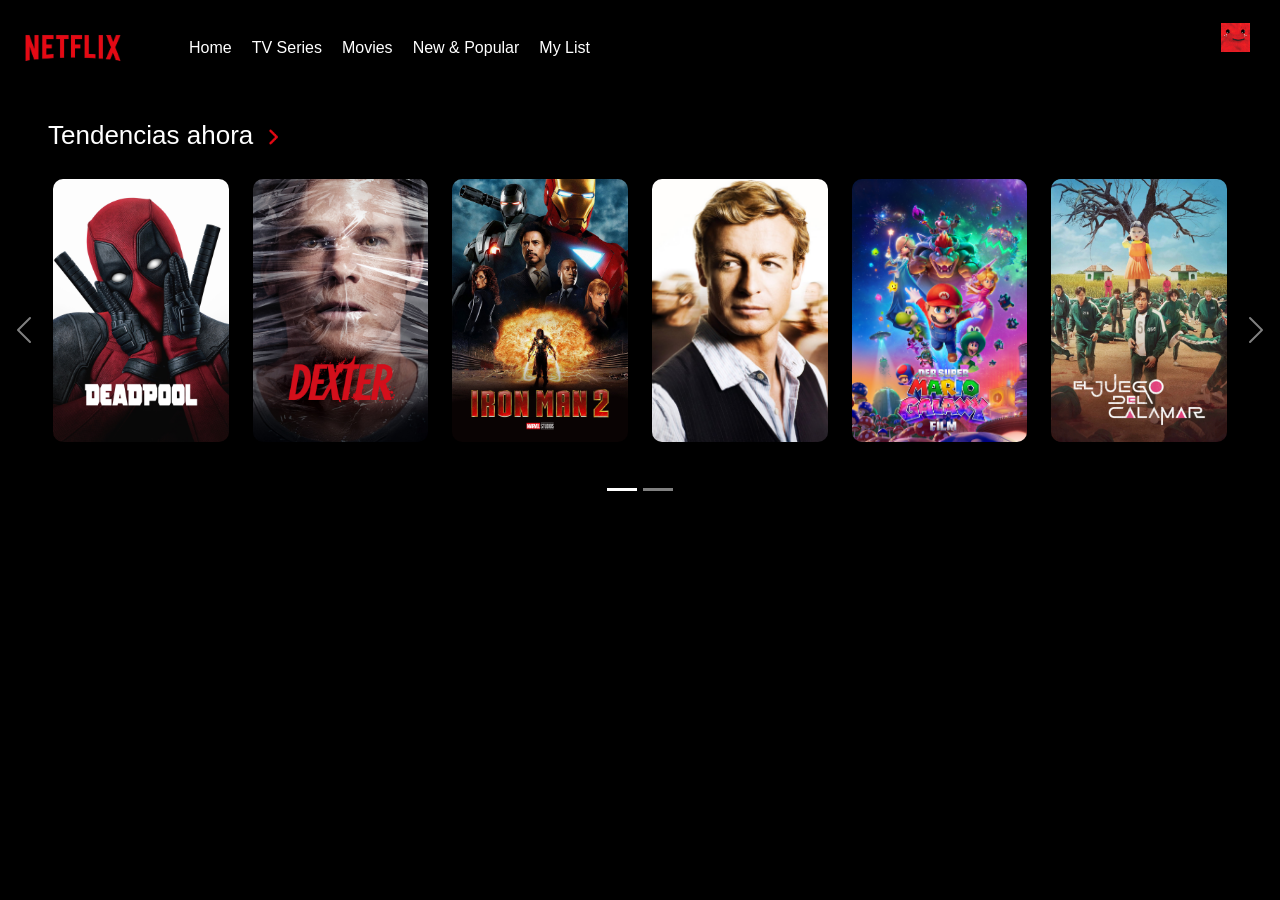
==== peliculas.html @ da1748fa "Pre-visualización peliculas.html Se modifico pc.css y se aplico las reglas correspondientes para que" ====
<!DOCTYPE html>
<html lang="es">

<head>
    <meta charset="UTF-8">
    <meta name="viewport" content="width=device-width, initial-scale=1.0, user-scalable=no">
    <title>Netflix</title>

    <link href="https://cdn.jsdelivr.net/npm/bootstrap@5.3.9/dist/css/bootstrap.min.css" rel="stylesheet"
        integrity="sha384-yEPZ7jP9S0QKiUQ0m3jjsO4ProIW7wvR9gXkI7JOGa2XVsw53Yke2bsdkBbjmmiX" crossorigin="anonymous">

    <link rel="stylesheet" href="css/stylen.css">
    <link rel="stylesheet" href="css/pc.css">
    <link rel="stylesheet" href="css/movil.css">
</head>

<body>
    <main>

        <!-- ################################################################################
         VERSIÓN PC / TABLET
         Se ve desde 768px (md) hacia arriba:
           d-none     = oculto en el celular
           d-md-block = visible desde tablet
         Estilos en: css/pc.css
         ################################################################################ -->
        <div id="version-pc" class="d-none d-md-block">

            <!-- ===== ENCABEZADO PC: logo a la izquierda, avatar a la derecha ===== -->
            <header class="encabezado">
                <nav class="menu">
                    <img class="logo" src="img/NetflixLogo.jpg" width="100" alt="Logo de Netflix">
                    <ul class="seleccion-menu">
                        <li><a href="peliculas.html">Home</a></li>
                        <li><a href="peliculas.html">TV Series</a></li>
                        <li><a href="peliculas.html">Movies</a></li>
                        <li><a href="peliculas.html">New & Popular</a></li>
                        <li><a href="peliculas.html">My List</a></li>
                    </ul>
                </nav>
                <img class="profile" src="img_profiles/profile1.png" width="50" alt="Profile image">
            </header>



            <section id="pc-banner">

            </section>
            <br>
            <section id="carrusel-pc-1" class="carrusel-pc px-5">
                <section class="fila-tendencias">
                <h3>Tendencias ahora</h3>
                <img src="img/flecha-roja.png" height="20px" width="20px" alt="vector flecha roja">
                </section>
                <div id="carruselIndicadores" class="carousel slide" data-bs-ride="carousel">
                    <div class="carousel-inner">
                        <div class="carousel-item active"> <!--Posters pestaña 1-->
                            <div class="row g-4">
                                <div class="col-2"><img class="poster" src="img/Deadpool (2016).jpg"
                                        alt="Primera diapositiva"></div>
                                <div class="col-2"><img class="poster" src="img/Dexter (2006).jpg"
                                        alt="Segunda diapositiva"></div>
                                <div class="col-2"><img class="poster" src="img/Iron Man 2 (2010).jpg"
                                        alt="Tercera diapositiva"></div>
                                <div class="col-2"><img class="poster" src="img/Mentalist(2008).jpg"
                                        alt="Cuarta diapositiva"></div>
                                <div class="col-2"><img class="poster" src="img/The Super Mario Galaxy Movie (2026).jpg"
                                        alt="Quinta diapositiva">
                                </div>
                                <div class="col-2"><img class="poster" src="img/Eljuegodelcalamarportada(2021).jpg"
                                        alt="Sexta diapositiva"></div>

                            </div>
                        </div>
                        <div class="carousel-item"><!--Posters pestaña 2-->
                            <div class="carousel-item-active">
                                <div class="row g-4">
                                    <div class="col-2"><img class="poster" src="img/Wednesday(2022).jpg"
                                            alt="Séptima diapositiva"></div>
                                    <div class="col-2"><img class="poster" src="img/Shrek(20021).jpg"
                                            alt="Octava diapositiva"></div>
                                </div>
                            </div>
                        </div>
                    </div>
                    <button class="carousel-control-prev" type="button" data-bs-target="#carruselIndicadores"
                        data-bs-slide="prev">
                        <span class="carousel-control-prev-icon" aria-hidden="true"></span>
                        <span class="visually-hidden">Anterior</span>
                    </button>
                    <button class="carousel-control-next" type="button" data-bs-target="#carruselIndicadores"
                        data-bs-slide="next">
                        <span class="carousel-control-next-icon" aria-hidden="true"></span>
                        <span class="visually-hidden">Siguiente</span>
                    </button>

                    <div class="carousel-indicators">
                        <button type="button" data-bs-target="#carruselIndicadores" data-bs-slide-to="0" class="active"
                            aria-current="true" aria-label="Diapositiva 1"></button>
                        <button type="button" data-bs-target="#carruselIndicadores" data-bs-slide-to="1"
                            aria-label="Diapositiva 2"></button>

                    </div>

                </div>
            </section>


            <!-- ===== PIE DE PÁGINA PC ===== -->
            <footer class="pie">

            </footer>

        </div>
        <!-- ############################ FIN VERSIÓN PC / TABLET ############################ -->


        <!-- ################################################################################
         VERSIÓN CELULAR
         Se ve solo por debajo de 768px:
           d-md-none = se oculta desde tablet hacia arriba
         Estilos en: css/movil.css
         ################################################################################ -->
        <div id="version-movil" class="d-md-none">

            <header id="movil-encabezado">

            </header>

            <nav id="movil-categorias">

            </nav>

            <section id="movil-destacado">

            </section>


            <section id="movil-categoria-1">

            </section>

            <section id="movil-categoria-2">

            </section>

            <section id="movil-categoria-3">

            </section>


            <nav id="movil-barra-inferior" class="fixed-bottom">

            </nav>

        </div>

    </main>


    <!-- SCRIPT BOOTSTRAP: siempre al final del body, para que funcionen los carruseles.
         No lo muevan ni lo borren. -->
    <script src="https://cdn.jsdelivr.net/npm/bootstrap@5.3.9/dist/js/bootstrap.bundle.min.js"
        integrity="sha384-WyOxWvTyr1QaMPfiPJSv76iReVthorl5uWlFtZPyK0IEB0hGzo9y5Bp9mYanr8Bu"
        crossorigin="anonymous"></script>
</body>

</html>
---- css/stylen.css ----
*{
    font-family: arial;
}

body{
    background-color: black;
}
.encabezado{
    background-color: black;
    align-items: center;
    display: flex;
    padding-right: 10px;
}



.encabezado nav{
    flex: 1;
}



.encabezado img{
    align-items: flex-end;
    object-fit:contain;
    padding: 0px 1px;
    margin-right: 10px;
    padding-right: 10px;
}
---- css/pc.css ----
@media screen and (min-width: 992px) {

}


#version-pc{
    background-color: #000000;
    min-width: 100vh;
}

.encabezado{
    display: flex;
    justify-content: space-between;
    align-items: center;

}
.encabezado nav{
    flex:1;
    display: flex;
    align-items: center;
    gap: 24px;
}

.encabezado nav ul{
        list-style: none;
        display: flex;
        margin: 0;
        padding: 0;
        gap:20px;
}
.encabezado nav a{
    text-decoration: none;
    color: white;

}

.logo{
    width: 155px
}

.profile{
    width: 40px;
    height: 40px;
    display: flex;
    align-items: flex-end;
    margin-right: 40px;
    margin-bottom: 20px;
}

.poster{
    width: 100%;
    aspect-ratio: 2/3;
    object-fit: cover;
    border-radius: 10px;
    cursor: pointer;
}

.poster {
    transition: transform 0.3s;
}

/*ANIMACION-ini*/
.poster:hover {
    transform: scale(1.05);
}
.carrusel-pc .carousel-inner {
    padding: 20px 5px;
}

#carrusel-pc-1 .carousel-indicators{
    position: static;
    margin: 16px 0 0 0;
    background: none;
}
/*ANIMACION-fin*/

.carrusel-pc .carousel-control-prev,
.carrusel-pc .carousel-control-next{
    width: 48px;
}

.carrusel-pc .carousel-control-prev{
    left: -48px;
}

.carrusel-pc .carousel-control-next{
    right: -48px;
}

#carrusel-pc-1 h3{
    color: white;
    font-size: 26px;
}


.fila-tendencias{
    display: flex;
    gap: 10px;
    align-items: center;
}
.fila-tendencias img{
    margin-bottom: 5px;
}
---- css/movil.css ----
#version-movil {
    padding-bottom: 80px;
}


#version-movil #movil-encabezado {

}


#version-movil #movil-categorias {

}


#version-movil #movil-destacado {

}


#version-movil h2 {

}

#version-movil .carousel img {

}


#version-movil #movil-barra-inferior {

}
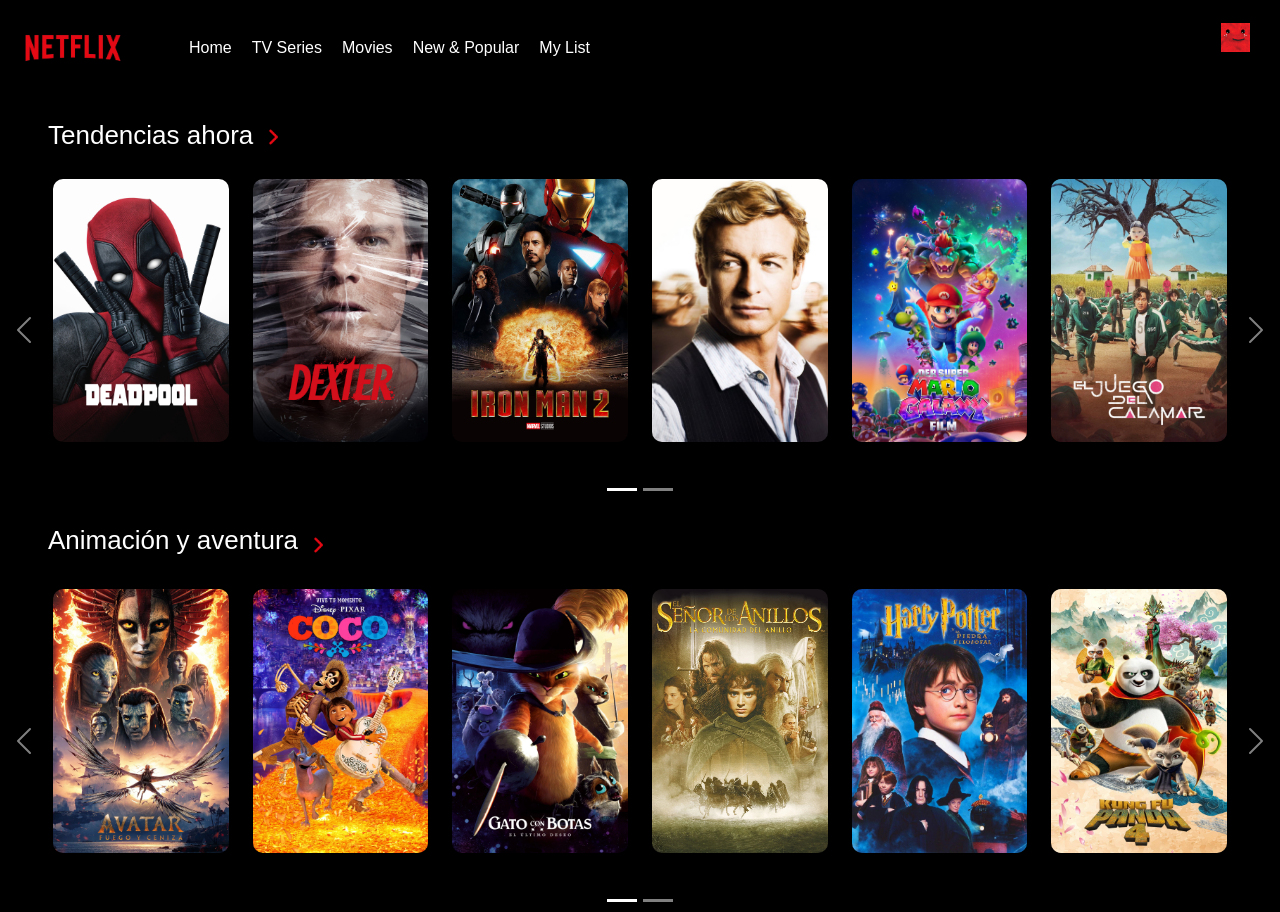
==== commit 2238b4f4: "Segundo carrusel Se añadió el segundo carrusel bajo la lógica del archivo de pc.css, para que solo s" ====
--- a/peliculas.html
+++ b/peliculas.html
@@ -46,7 +46,10 @@
             <section id="pc-banner">
 
             </section>
+
+
             <br>
+            <!--CARRUSEL 1 Tendencias-->
             <section id="carrusel-pc-1" class="carrusel-pc px-5">
                 <section class="fila-tendencias">
                 <h3>Tendencias ahora</h3>
@@ -79,6 +82,14 @@
                                             alt="Séptima diapositiva"></div>
                                     <div class="col-2"><img class="poster" src="img/Shrek(20021).jpg"
                                             alt="Octava diapositiva"></div>
+                                    <div class="col-2"><img class="poster" src="img/Mipobreangelito(1990).jpg"
+                                            alt="Novena diapositiva"></div>
+                                            <div class="col-2"><img class="poster" src="img/TopGun.jpg"
+                                            alt="Decima diapositiva"></div>
+                                            <div class="col-2"><img class="poster" src="img/Rick and Morty (2013).jpg"
+                                            alt="Onceava diapositiva"></div>
+                                            <div class="col-2"><img class="poster" src="img/Comoentrenaratudragon(2010).jpg"
+                                            alt="Doceava diapositiva"></div>
                                 </div>
                             </div>
                         </div>
@@ -99,9 +110,73 @@
                             aria-current="true" aria-label="Diapositiva 1"></button>
                         <button type="button" data-bs-target="#carruselIndicadores" data-bs-slide-to="1"
                             aria-label="Diapositiva 2"></button>
-
-                    </div>
-
+                    </div>
+                </div>
+            </section>
+<br>
+            <!--CARRUSEL 2 Animación y aventura-->
+
+            <section id="carrusel-pc-2" class="carrusel-pc px-5">
+                <section class="fila-animaven">
+                <h3>Animación y aventura</h3>
+                <img src="img/flecha-roja.png" height="20px" width="20px" alt="vector flecha roja">
+                </section>
+                <div id="carruselIndicadores2" class="carousel slide" data-bs-ride="carousel">
+                    <div class="carousel-inner">
+                        <div class="carousel-item active">
+                            <div class="row g-4">
+                                <div class="col-2"><img class="poster" src="img/anima-ventu/AvatarFuegoyCeniza(2025).jpg"
+                                        alt="Primera diapositiva"></div>
+                                <div class="col-2"><img class="poster" src="img/anima-ventu/Coco(2017).jpg"
+                                        alt="Segunda diapositiva"></div>
+                                <div class="col-2"><img class="poster" src="img/anima-ventu/Elgatoconbotas(2022).jpg"
+                                        alt="Tercera diapositiva"></div>
+                                <div class="col-2"><img class="poster" src="img/anima-ventu/Elseñordelosanillos(2001).jpg"
+                                        alt="Cuarta diapositiva"></div>
+                                <div class="col-2"><img class="poster" src="img/anima-ventu/HarryPotter(2001).jpg"
+                                        alt="Quinta diapositiva">
+                                </div>
+                                <div class="col-2"><img class="poster" src="img/anima-ventu/KungFuPanda4(2024).jpg"
+                                        alt="Sexta diapositiva"></div>
+
+                            </div>
+                        </div>
+                        <div class="carousel-item">
+                            <div class="carousel-item-active">
+                                <div class="row g-4">
+                                    <div class="col-2"><img class="poster" src="img/anima-ventu/LosCroods.jpg"
+                                            alt="Séptima diapositiva"></div>
+                                    <div class="col-2"><img class="poster" src="img/anima-ventu/Mivillanofavorito(2024).jpg"
+                                            alt="Octava diapositiva"></div>
+                                    <div class="col-2"><img class="poster" src="img/anima-ventu/RobotSalvaje.jpg"
+                                            alt="Novena diapositiva"></div>
+                                            <div class="col-2"><img class="poster" src="img/anima-ventu/Spider-Man(2018).jpg"
+                                            alt="Decima diapositiva"></div>
+                                            <div class="col-2"><img class="poster" src="img/anima-ventu/TransformersOne(2024).jpg"
+                                            alt="Onceava diapositiva"></div>
+                                            <div class="col-2"><img class="poster" src="img/anima-ventu/Vengadores(2018).jpg"
+                                            alt="Doceava diapositiva"></div>
+                                </div>
+                            </div>
+                        </div>
+                    </div>
+                    <button class="carousel-control-prev" type="button" data-bs-target="#carruselIndicadores2"
+                        data-bs-slide="prev">
+                        <span class="carousel-control-prev-icon" aria-hidden="true"></span>
+                        <span class="visually-hidden">Anterior</span>
+                    </button>
+                    <button class="carousel-control-next" type="button" data-bs-target="#carruselIndicadores2"
+                        data-bs-slide="next">
+                        <span class="carousel-control-next-icon" aria-hidden="true"></span>
+                        <span class="visually-hidden">Siguiente</span>
+                    </button>
+
+                    <div class="carousel-indicators">
+                        <button type="button" data-bs-target="#carruselIndicadores2" data-bs-slide-to="0" class="active"
+                            aria-current="true" aria-label="Diapositiva 1"></button>
+                        <button type="button" data-bs-target="#carruselIndicadores2" data-bs-slide-to="1"
+                            aria-label="Diapositiva 2"></button>
+                    </div>
                 </div>
             </section>
 
--- a/css/pc.css
+++ b/css/pc.css
@@ -48,6 +48,30 @@
     margin-bottom: 20px;
 }
 
+/*TENDENCIAS*/
+.fila-tendencias{
+    display: flex;
+    gap: 10px;
+    align-items: center;
+}
+.fila-tendencias img{
+    margin-bottom: 5px;
+    cursor:pointer;
+}
+
+/*ANIMADO-AVENTURA*/
+.fila-animaven{
+    display: flex;
+    gap: 10px;
+    align-items: center;
+}
+
+.fila-animaven{
+        margin-bottom: 5px;
+    cursor:pointer;
+}
+
+/*POSTERS*/
 .poster{
     width: 100%;
     aspect-ratio: 2/3;
@@ -55,6 +79,9 @@
     border-radius: 10px;
     cursor: pointer;
 }
+
+
+
 
 .poster {
     transition: transform 0.3s;
@@ -73,8 +100,24 @@
     margin: 16px 0 0 0;
     background: none;
 }
+
+#carrusel-pc-2 .carousel-indicators{
+    position: static;
+    margin: 16px 0 0 0;
+    background: none;
+}
 /*ANIMACION-fin*/
 
+
+
+/*CARRUSEL 1*/
+#carrusel-pc-1 h3{
+    color: white;
+    font-size: 26px;
+}
+
+
+/*AMBOS CARRUSELES*/
 .carrusel-pc .carousel-control-prev,
 .carrusel-pc .carousel-control-next{
     width: 48px;
@@ -88,17 +131,9 @@
     right: -48px;
 }
 
-#carrusel-pc-1 h3{
+
+/*CARRUSEL 2*/
+#carrusel-pc-2 h3{
     color: white;
     font-size: 26px;
-}
-
-
-.fila-tendencias{
-    display: flex;
-    gap: 10px;
-    align-items: center;
-}
-.fila-tendencias img{
-    margin-bottom: 5px;
 }
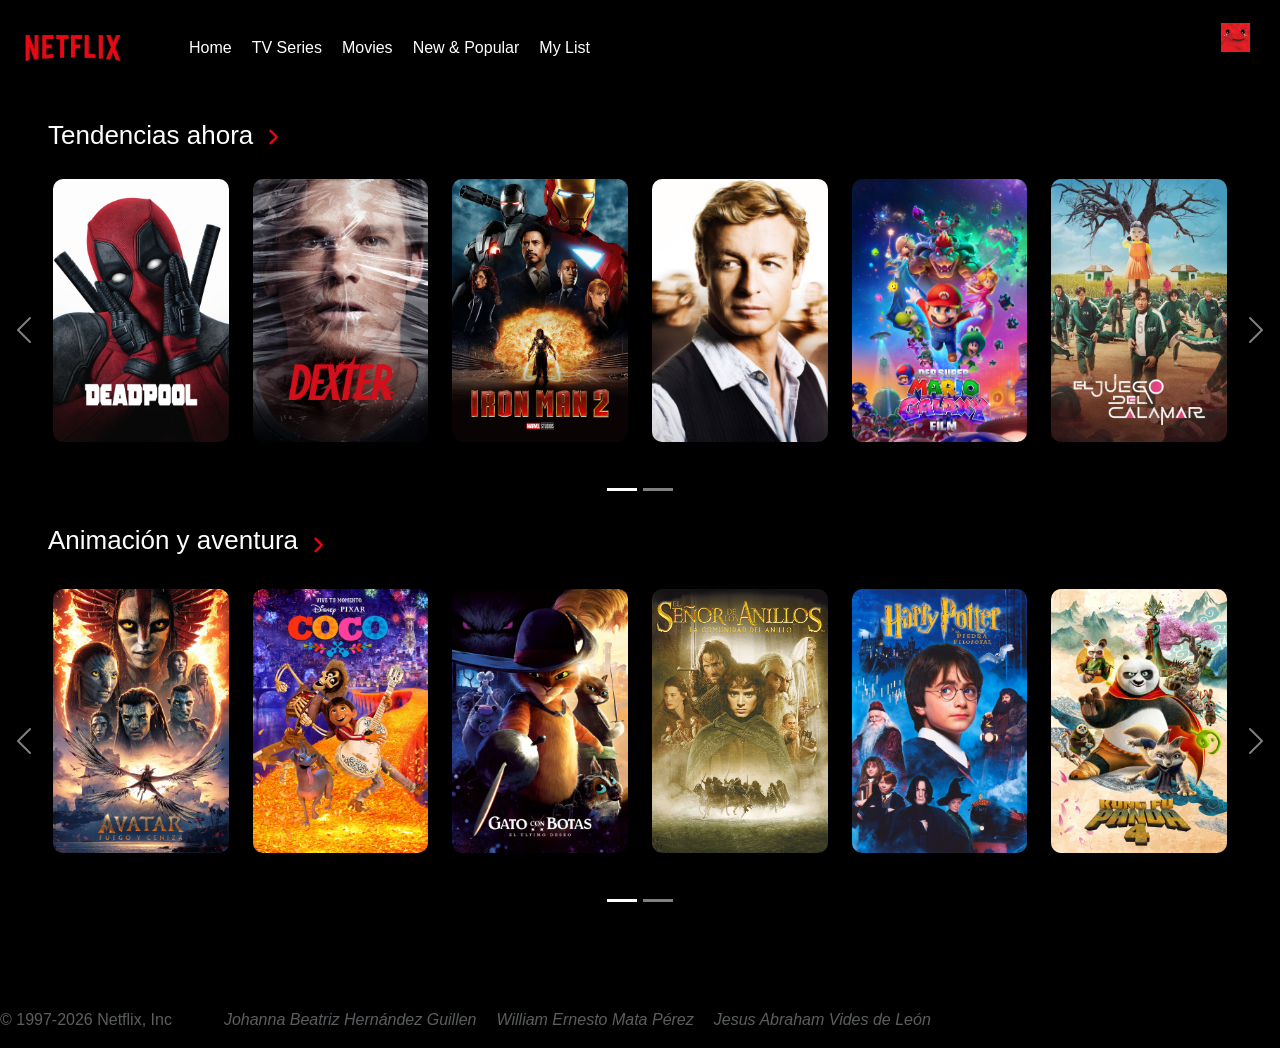
==== commit 2af8c6a5: "Footer Se coloco el apartado de copyright simulado, además de colocar los nombres de los integrantes" ====
--- a/peliculas.html
+++ b/peliculas.html
@@ -5,7 +5,8 @@
     <meta charset="UTF-8">
     <meta name="viewport" content="width=device-width, initial-scale=1.0, user-scalable=no">
     <title>Netflix</title>
-
+    <!--Icono metadato-->
+    <link rel="icon" href="img/logo(N).png">
     <link href="https://cdn.jsdelivr.net/npm/bootstrap@5.3.9/dist/css/bootstrap.min.css" rel="stylesheet"
         integrity="sha384-yEPZ7jP9S0QKiUQ0m3jjsO4ProIW7wvR9gXkI7JOGa2XVsw53Yke2bsdkBbjmmiX" crossorigin="anonymous">
 
@@ -52,8 +53,8 @@
             <!--CARRUSEL 1 Tendencias-->
             <section id="carrusel-pc-1" class="carrusel-pc px-5">
                 <section class="fila-tendencias">
-                <h3>Tendencias ahora</h3>
-                <img src="img/flecha-roja.png" height="20px" width="20px" alt="vector flecha roja">
+                    <h3>Tendencias ahora</h3>
+                    <img src="img/flecha-roja.png" height="20px" width="20px" alt="vector flecha roja">
                 </section>
                 <div id="carruselIndicadores" class="carousel slide" data-bs-ride="carousel">
                     <div class="carousel-inner">
@@ -84,11 +85,11 @@
                                             alt="Octava diapositiva"></div>
                                     <div class="col-2"><img class="poster" src="img/Mipobreangelito(1990).jpg"
                                             alt="Novena diapositiva"></div>
-                                            <div class="col-2"><img class="poster" src="img/TopGun.jpg"
+                                    <div class="col-2"><img class="poster" src="img/TopGun.jpg"
                                             alt="Decima diapositiva"></div>
-                                            <div class="col-2"><img class="poster" src="img/Rick and Morty (2013).jpg"
+                                    <div class="col-2"><img class="poster" src="img/Rick and Morty (2013).jpg"
                                             alt="Onceava diapositiva"></div>
-                                            <div class="col-2"><img class="poster" src="img/Comoentrenaratudragon(2010).jpg"
+                                    <div class="col-2"><img class="poster" src="img/Comoentrenaratudragon(2010).jpg"
                                             alt="Doceava diapositiva"></div>
                                 </div>
                             </div>
@@ -113,26 +114,28 @@
                     </div>
                 </div>
             </section>
-<br>
+            <br>
             <!--CARRUSEL 2 Animación y aventura-->
 
             <section id="carrusel-pc-2" class="carrusel-pc px-5">
                 <section class="fila-animaven">
-                <h3>Animación y aventura</h3>
-                <img src="img/flecha-roja.png" height="20px" width="20px" alt="vector flecha roja">
+                    <h3>Animación y aventura</h3>
+                    <img src="img/flecha-roja.png" height="20px" width="20px" alt="vector flecha roja">
                 </section>
                 <div id="carruselIndicadores2" class="carousel slide" data-bs-ride="carousel">
                     <div class="carousel-inner">
                         <div class="carousel-item active">
                             <div class="row g-4">
-                                <div class="col-2"><img class="poster" src="img/anima-ventu/AvatarFuegoyCeniza(2025).jpg"
-                                        alt="Primera diapositiva"></div>
+                                <div class="col-2"><img class="poster"
+                                        src="img/anima-ventu/AvatarFuegoyCeniza(2025).jpg" alt="Primera diapositiva">
+                                </div>
                                 <div class="col-2"><img class="poster" src="img/anima-ventu/Coco(2017).jpg"
                                         alt="Segunda diapositiva"></div>
                                 <div class="col-2"><img class="poster" src="img/anima-ventu/Elgatoconbotas(2022).jpg"
                                         alt="Tercera diapositiva"></div>
-                                <div class="col-2"><img class="poster" src="img/anima-ventu/Elseñordelosanillos(2001).jpg"
-                                        alt="Cuarta diapositiva"></div>
+                                <div class="col-2"><img class="poster"
+                                        src="img/anima-ventu/Elseñordelosanillos(2001).jpg" alt="Cuarta diapositiva">
+                                </div>
                                 <div class="col-2"><img class="poster" src="img/anima-ventu/HarryPotter(2001).jpg"
                                         alt="Quinta diapositiva">
                                 </div>
@@ -146,15 +149,17 @@
                                 <div class="row g-4">
                                     <div class="col-2"><img class="poster" src="img/anima-ventu/LosCroods.jpg"
                                             alt="Séptima diapositiva"></div>
-                                    <div class="col-2"><img class="poster" src="img/anima-ventu/Mivillanofavorito(2024).jpg"
-                                            alt="Octava diapositiva"></div>
+                                    <div class="col-2"><img class="poster"
+                                            src="img/anima-ventu/Mivillanofavorito(2024).jpg" alt="Octava diapositiva">
+                                    </div>
                                     <div class="col-2"><img class="poster" src="img/anima-ventu/RobotSalvaje.jpg"
                                             alt="Novena diapositiva"></div>
-                                            <div class="col-2"><img class="poster" src="img/anima-ventu/Spider-Man(2018).jpg"
+                                    <div class="col-2"><img class="poster" src="img/anima-ventu/Spider-Man(2018).jpg"
                                             alt="Decima diapositiva"></div>
-                                            <div class="col-2"><img class="poster" src="img/anima-ventu/TransformersOne(2024).jpg"
-                                            alt="Onceava diapositiva"></div>
-                                            <div class="col-2"><img class="poster" src="img/anima-ventu/Vengadores(2018).jpg"
+                                    <div class="col-2"><img class="poster"
+                                            src="img/anima-ventu/TransformersOne(2024).jpg" alt="Onceava diapositiva">
+                                    </div>
+                                    <div class="col-2"><img class="poster" src="img/anima-ventu/Vengadores(2018).jpg"
                                             alt="Doceava diapositiva"></div>
                                 </div>
                             </div>
@@ -180,10 +185,15 @@
                 </div>
             </section>
 
-
+            <br><br><br><br>
             <!-- ===== PIE DE PÁGINA PC ===== -->
             <footer class="pie">
-
+                <p>&#169 1997-2026 Netflix, Inc</p>
+                <ul>
+                    <li>Johanna Beatriz Hernández Guillen</li>
+                    <li>William Ernesto Mata Pérez</li>
+                    <li>Jesus Abraham Vides de León</li>
+                </ul>
             </footer>
 
         </div>
--- a/css/pc.css
+++ b/css/pc.css
@@ -32,7 +32,6 @@
 .encabezado nav a{
     text-decoration: none;
     color: white;
-
 }
 
 .logo{
@@ -136,4 +135,22 @@
 #carrusel-pc-2 h3{
     color: white;
     font-size: 26px;
-}+}
+
+
+
+/*FOOTER*/
+.pie{
+    display: flex;
+    flex: 2;
+    color: rgb(91, 94, 96);
+    gap:20px;
+}
+.pie ul{
+    list-style-type: none;
+    display: flex;
+    padddin: 19px;
+    gap: 20px;
+    font-style: italic;
+}
+
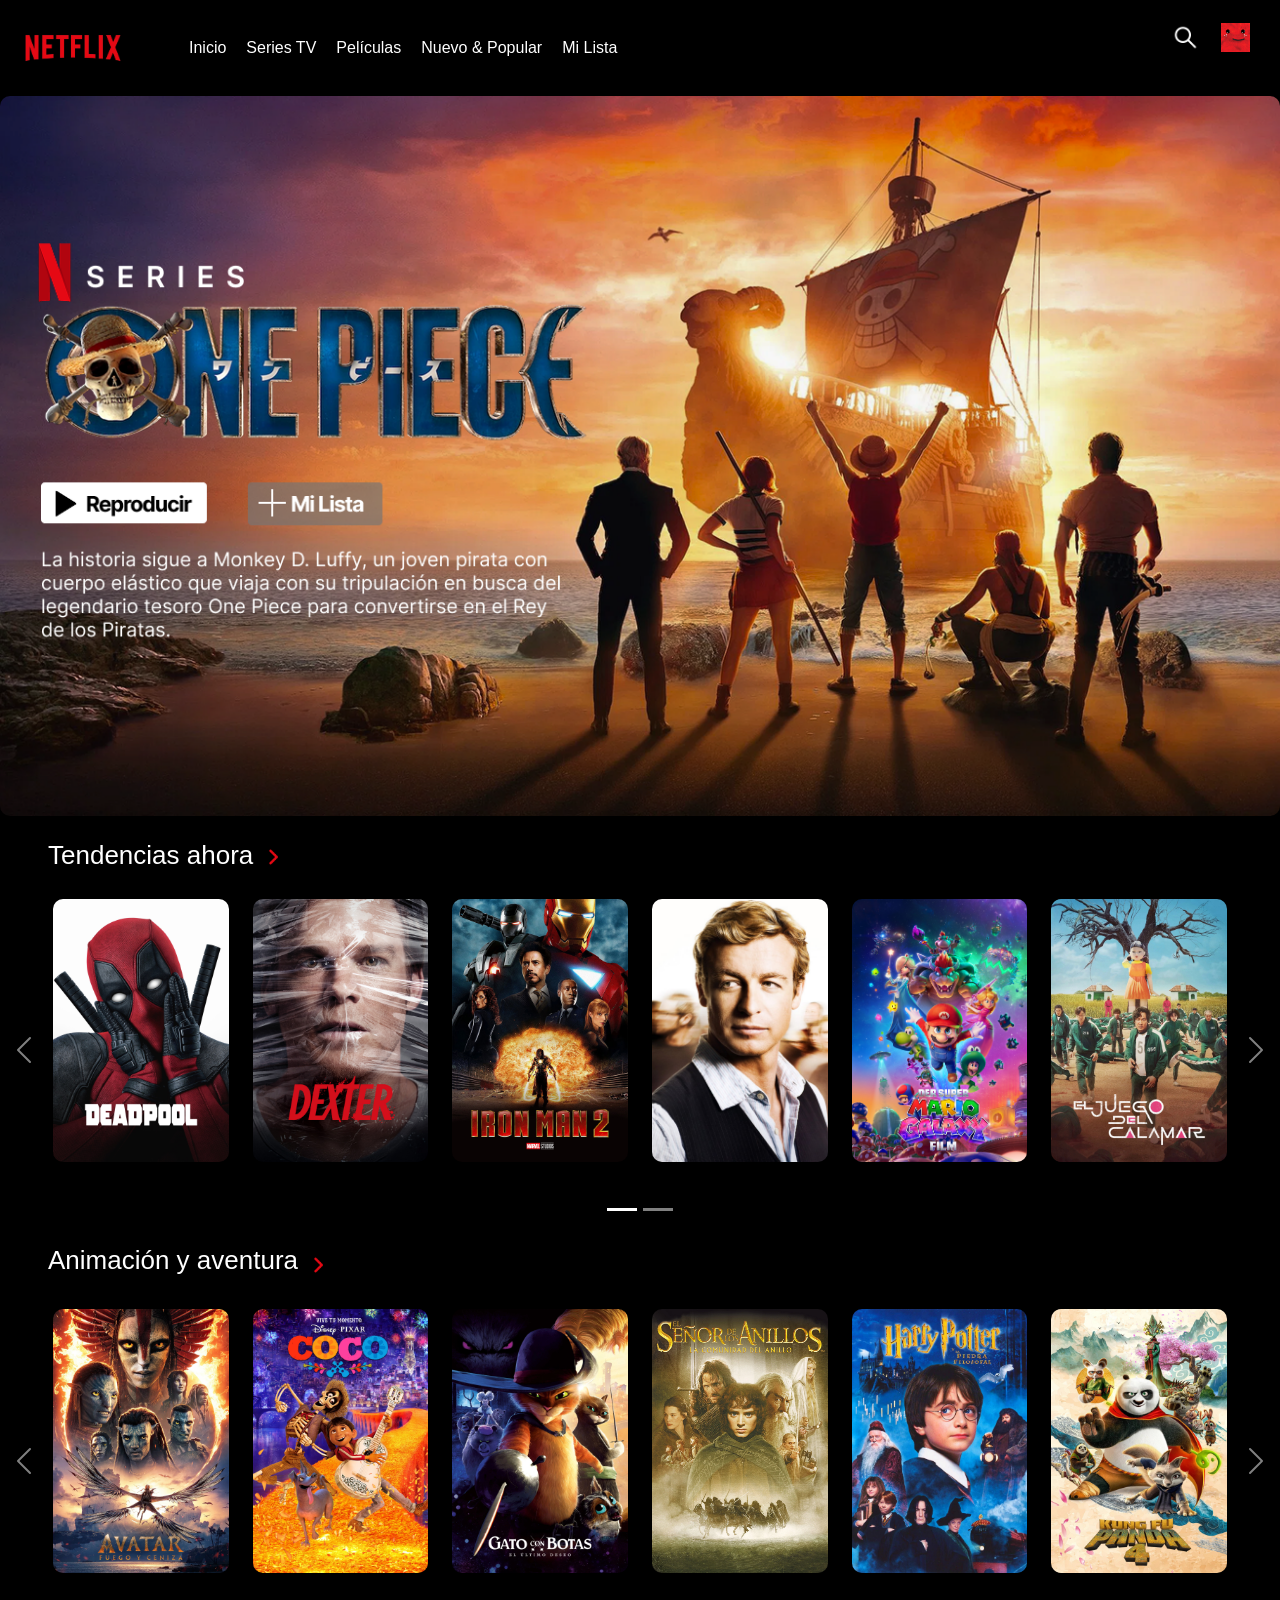
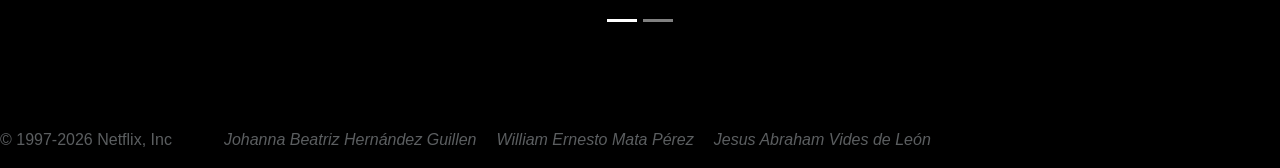
==== commit 9c8ee906: "Cambios generales y hero banner Se quitaron las palabras en inglés de la barra de navegación del dis" ====
--- a/peliculas.html
+++ b/peliculas.html
@@ -32,20 +32,21 @@
                 <nav class="menu">
                     <img class="logo" src="img/NetflixLogo.jpg" width="100" alt="Logo de Netflix">
                     <ul class="seleccion-menu">
-                        <li><a href="peliculas.html">Home</a></li>
-                        <li><a href="peliculas.html">TV Series</a></li>
-                        <li><a href="peliculas.html">Movies</a></li>
-                        <li><a href="peliculas.html">New & Popular</a></li>
-                        <li><a href="peliculas.html">My List</a></li>
+                        <li><a href="peliculas.html">Inicio</a></li>
+                        <li><a href="peliculas.html">Series TV</a></li>
+                        <li><a href="peliculas.html">Películas</a></li>
+                        <li><a href="peliculas.html">Nuevo & Popular</a></li>
+                        <li><a href="peliculas.html">Mi Lista</a></li>
                     </ul>
                 </nav>
+                <img class="buscar" src="img/buscar.png" alt="Lupa">
                 <img class="profile" src="img_profiles/profile1.png" width="50" alt="Profile image">
             </header>
 
 
 
             <section id="pc-banner">
-
+                <img src="img/Frame 2.png" alt="">
             </section>
 
 
--- a/css/pc.css
+++ b/css/pc.css
@@ -10,10 +10,12 @@
 }
 
 .encabezado{
+    position: sticky;
+    z-index: 10000;
+    top: 0;
     display: flex;
     justify-content: space-between;
     align-items: center;
-
 }
 .encabezado nav{
     flex:1;
@@ -37,6 +39,14 @@
 .logo{
     width: 155px
 }
+.buscar{
+width: 40px;
+height: 40px;
+display: flex;
+align-items: flex-end;
+margin-bottom: 20px;
+cursor: pointer;
+}
 
 .profile{
     width: 40px;
@@ -46,6 +56,17 @@
     margin-right: 40px;
     margin-bottom: 20px;
 }
+
+
+/*BANNER*/
+#pc-banner img{
+height: 100%;
+display: block;
+max-width: 100%;
+border-radius: 10px;
+}
+
+
 
 /*TENDENCIAS*/
 .fila-tendencias{
@@ -66,7 +87,7 @@
 }
 
 .fila-animaven{
-        margin-bottom: 5px;
+    margin-bottom: 5px;
     cursor:pointer;
 }
 
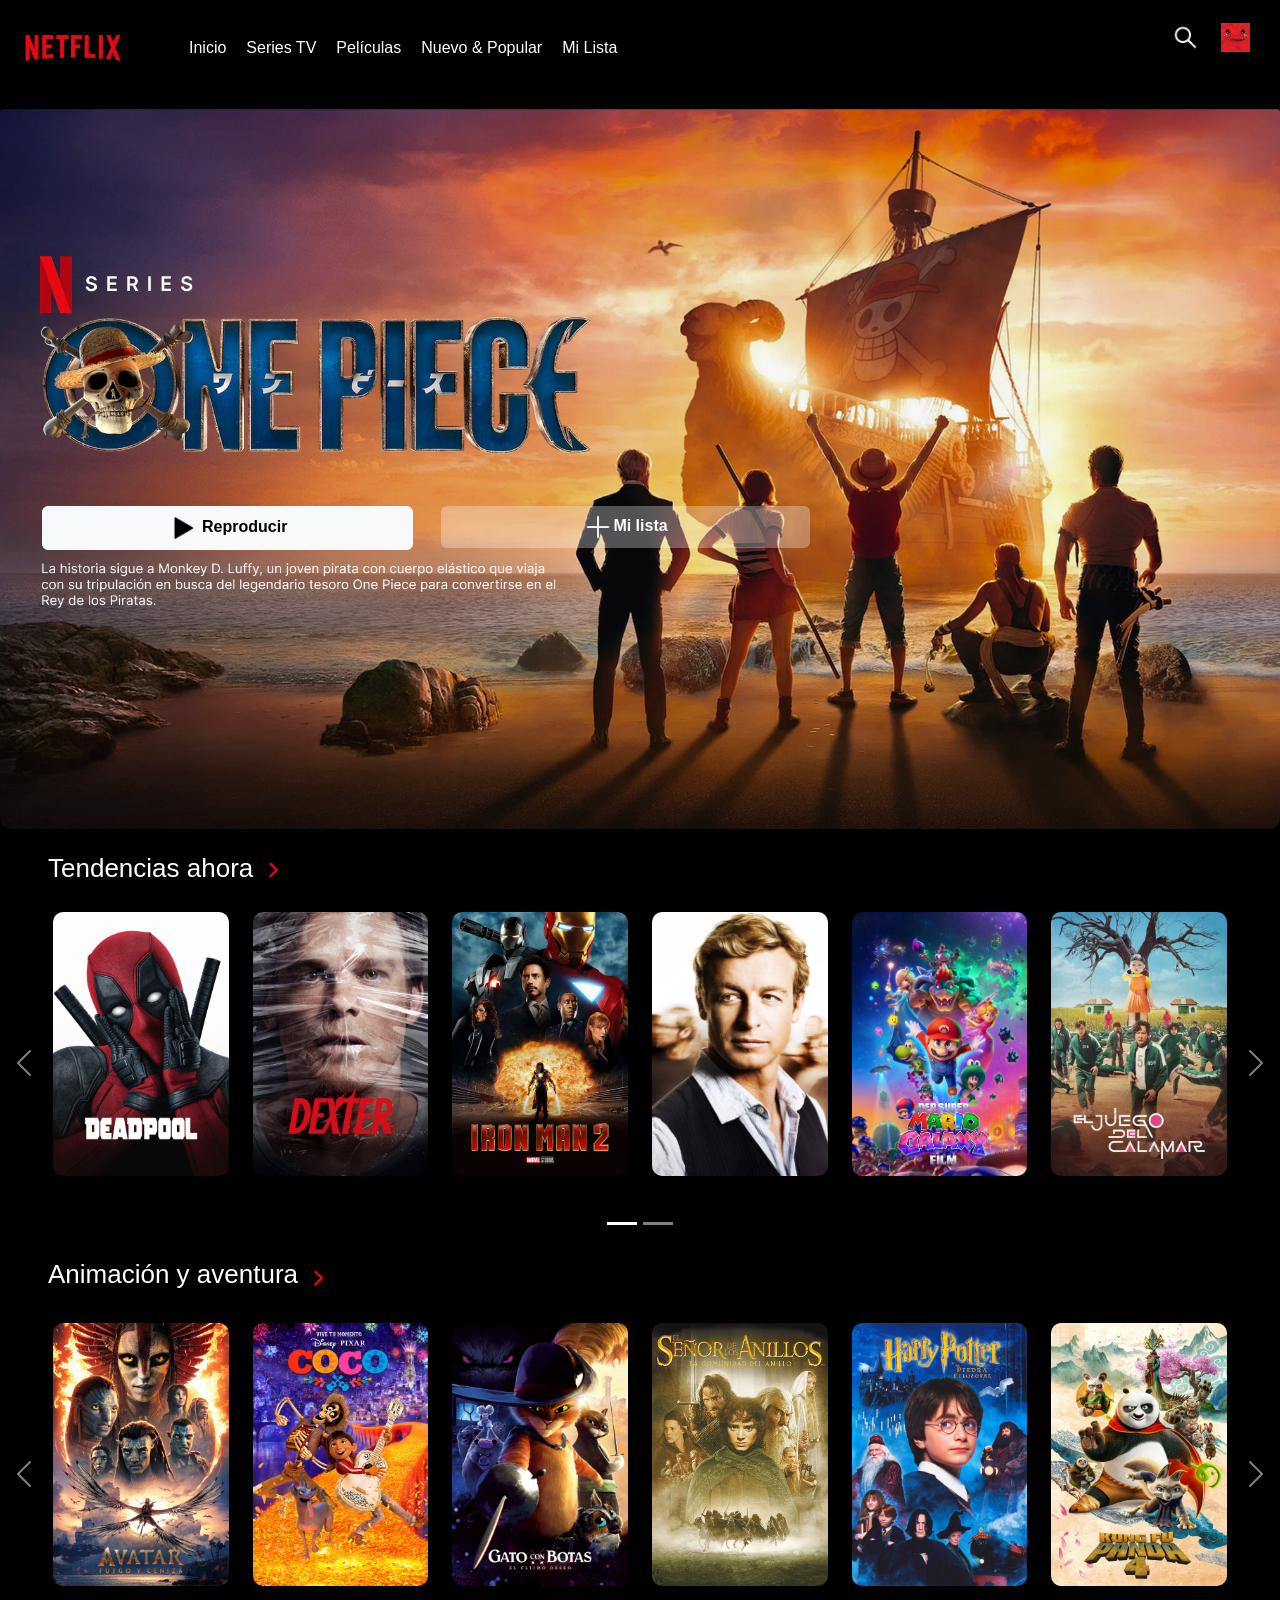
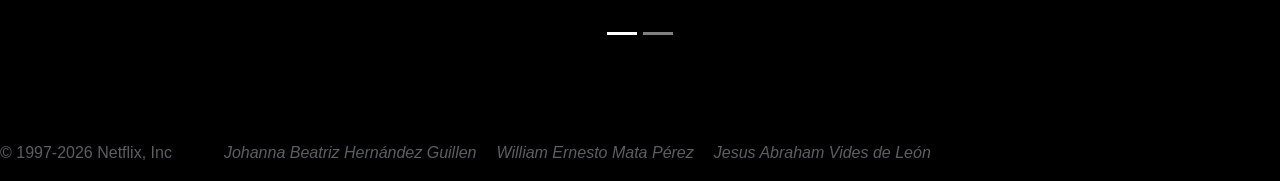
==== commit a3ef15e2: "Última modificación de la parte de pc. Se corrigio el estado estático de los botones de decoración q" ====
--- a/peliculas.html
+++ b/peliculas.html
@@ -40,13 +40,23 @@
                     </ul>
                 </nav>
                 <img class="buscar" src="img/buscar.png" alt="Lupa">
-                <img class="profile" src="img_profiles/profile1.png" width="50" alt="Profile image">
+                <a href="SeleccionDeUsuario.html" class="text-decoration-none">
+                    <img class="profile" src="img_profiles/profile1.png" width="50" class="avatar" alt="Profile image">
+                </a>
             </header>
 
 
-
             <section id="pc-banner">
-                <img src="img/Frame 2.png" alt="">
+                <img src="img/Frame 2.png" alt="Imagen Banner">
+                <div class="botones-banner">
+                    <button type="button" class="btn btn-light w-100 mb-2">
+                        <img src="img/reproducir.png" width="22" alt=""> <strong>Reproducir</strong>
+                    </button>
+
+                    <button type="button" class="btn btn-transparente w-100 h-25">
+                        <img src="img/mi-lista.png" width="22" alt=""><strong>Mi lista</strong>
+                    </button>
+                </div>
             </section>
 
 
@@ -201,54 +211,134 @@
         <!-- ############################ FIN VERSIÓN PC / TABLET ############################ -->
 
 
-        <!-- ################################################################################
-         VERSIÓN CELULAR
-         Se ve solo por debajo de 768px:
-           d-md-none = se oculta desde tablet hacia arriba
-         Estilos en: css/movil.css
-         ################################################################################ -->
         <div id="version-movil" class="d-md-none">
 
             <header id="movil-encabezado">
 
+                <div class="container-fluid py-2">
+                    <div class="row align-items-center g-2">
+                        <div class="col-auto">
+                            <img src="img/logo(N).png" alt="Logo de Netflix" id="logopequeño" width="40">
+                        </div>
+
+                        <div class="col">
+                            <h1 class="Titulo-movil">Inicio</h1>
+                        </div>
+
+                        <div class="col-auto">
+                            <img src="img/descarga.png" alt="Logo de Descarga" width="36">
+                            <img src="img/notificaciones.png" alt="Logo Notificaciones" width="38">
+                        </div>
+
+
+                    </div>
+                </div>
             </header>
-
-            <nav id="movil-categorias">
-
+            <nav id="movil-categorias" class="container-fluid px-4 my-3">
+                <div class="row g-2 flex-nowrap fila-deslizable">
+                    <div class="col-auto"><a href="#" class="categoria">Series</a></div>
+                    <div class="col-auto"><a href="#" class="categoria">Películas</a></div>
+                    <div class="col-auto"><a href="#" class="categoria">Juegos</a></div>
+                    <div class="col-auto"><a href="#" class="categoria">Nueva y popular</a></div>
+                    <div class="col-auto"><a href="#" class="categoria">Documentales</a></div>
+                    <div class="col-auto"><a href="#" class="categoria">Categoria</a></div>
+                </div>
             </nav>
-
             <section id="movil-destacado">
-
-            </section>
-
-
-            <section id="movil-categoria-1">
-
-            </section>
-
-            <section id="movil-categoria-2">
-
-            </section>
-
-            <section id="movil-categoria-3">
-
-            </section>
-
+                <div class="container-fluid px-4">
+                    <div class="card bg-dark border-secondary">
+                        <img src="img/TopGun.jpg" class="card-img" alt="Panel Top Gun">
+
+                        <div class="card-img-overlay d-flex flex-column justify-content-end">
+                            <p class="text-center etiquetas">Película · Acción · Emocionante</p>
+                            <button type="button" class="btn btn-light w-100 mb-2">
+                                <img src="img/reproducir.png" width="22" alt=""> <strong>Reproducir</strong>
+                            </button>
+
+                            <button type="button" class="btn btn-transparente w-100">
+                                <img src="img/mi-lista.png" width="22" alt=""><strong>Mi lista</strong></button>
+
+                        </div>
+
+                    </div>
+
+                </div>
+
+
+
+            </section>
 
             <nav id="movil-barra-inferior" class="fixed-bottom">
-
+                <div class="barra">
+                    <div class="row g-0 text-center">
+                        <div class="col">
+                            <a href="peliculas.html" class="text-decoration-none">
+                                <img src="img/inicio.png" width="26" alt="">
+                                <span>Inicio</span>
+                            </a>
+                        </div>
+
+                        <div class="col">
+                            <a href="#" class="text-decoration-none">
+                                <img src="img/clips.png" width="26" alt="">
+                                <span>Clips</span>
+                            </a>
+                        </div>
+
+                        <div class="col">
+                            <a href="#" class="text-decoration-none">
+                                <img src="img/juegos.png" width="26" alt="">
+                                <span>Juegos</span>
+                            </a>
+                        </div>
+
+                        <div class="col">
+                            <a href="#" class="text-decoration-none">
+                                <img src="img/buscar.png" width="26" alt="">
+                                <span>Buscar</span>
+                            </a>
+                        </div>
+                        <div class="col">
+                            <a href="SeleccionDeUsuario.html" class="text-decoration-none">
+                                <img src="img_profiles/profile1.png" width="26" alt="" class="avatar">
+                                <span>Mi Netflix</span>
+                            </a>
+                        </div>
+
+                    </div>
+
+                </div>
             </nav>
+            <section id="movil-categoria-1" class="container-fluid px-4 mt-4">
+                <h2 class="titulo-fila">Continuar viendo</h2>
+
+                <div class="row g-2 flex-nowrap fila-deslizable">
+                    <div class="col-auto">
+                        <img src="img/TopGun.jpg" class="poster" alt="Top Gun">
+                    </div>
+                    <div class="col-auto">
+                        <img src="img/Wednesday(2022).jpg" class="poster" alt="Wednesday">
+                    </div>
+                    <div class="col-auto">
+                        <img src="img/Shrek(20021).jpg" class="poster" alt="Shrek">
+                    </div>
+                    <div class="col-auto">
+                        <img src="img/The Mentalist (2008).jpg" class="poster" alt="Top Gun">
+                    </div>
+
+                </div>
+            </section>
+
+
+
 
         </div>
 
-    </main>
-
-
-    <!-- SCRIPT BOOTSTRAP: siempre al final del body, para que funcionen los carruseles.
+        <!-- SCRIPT BOOTSTRAP: siempre al final del body, para que funcionen los carruseles.
          No lo muevan ni lo borren. -->
-    <script src="https://cdn.jsdelivr.net/npm/bootstrap@5.3.9/dist/js/bootstrap.bundle.min.js"
-        integrity="sha384-WyOxWvTyr1QaMPfiPJSv76iReVthorl5uWlFtZPyK0IEB0hGzo9y5Bp9mYanr8Bu"
-        crossorigin="anonymous"></script>
+        <script src="https://cdn.jsdelivr.net/npm/bootstrap@5.3.9/dist/js/bootstrap.bundle.min.js"
+            integrity="sha384-WyOxWvTyr1QaMPfiPJSv76iReVthorl5uWlFtZPyK0IEB0hGzo9y5Bp9mYanr8Bu"
+            crossorigin="anonymous"></script>
 </body>
 
 </html>
--- a/css/pc.css
+++ b/css/pc.css
@@ -59,11 +59,32 @@
 
 
 /*BANNER*/
-#pc-banner img{
-height: 100%;
-display: block;
+#pc-banner > img{
+height: auto;
+display:block;
 max-width: 100%;
 border-radius: 10px;
+margin:0 auto;
+width:fit-content;
+}
+
+
+#pc-banner{
+    position: relative;
+}
+
+.botones-banner button img{
+    width: 30px;
+    height: auto;
+}
+.botones-banner{
+    position: absolute;
+    display: flex;
+    flex: 3;
+    gap: 28px;
+    left: 3.3%;
+    bottom: 37%;
+    width: 60%;
 }
 
 
--- a/css/movil.css
+++ b/css/movil.css
@@ -3,30 +3,80 @@
 }
 
 
-#version-movil #movil-encabezado {
-
+.Titulo-movil {
+    color: white;
+    margin-top: 25px;
 }
 
-
-#version-movil #movil-categorias {
-
+#logopequeño {
+    margin-left: 15px;
+    margin-top: 15px;
 }
 
-
-#version-movil #movil-destacado {
-
+#version-movil #movil-destacado .card {
+    border-radius: 12px;
+    overflow: hidden;
 }
 
-
-#version-movil h2 {
-
+#version-movil .etiquetas {
+    color: white;
+    font-size: 0.9em;
 }
 
-#version-movil .carousel img {
-
+.btn-transparente {
+    background-color: rgba(255, 255, 255, 0.3);
+    color:white;
+    border: none;
+    
 }
 
+#movil-barra-inferior{
+    background-color: rgba(40, 40, 40, 0.95);
+    border-radius: 35px;
+    margin: 0px 10px 10px 10px;
+    padding: 8px 0px;
+}
 
-#version-movil #movil-barra-inferior {
+#version-movil .barra img{
+    display: block;
+    margin: 0px auto 4px auto;
+}
 
+#version-movil .barra span {
+    color: white;
+    font-size: 0.75em;
 }
+
+#version-movil .barra .avatar {
+    border-radius: 20%;
+}
+
+#version-movil .categoria {
+    display: inline-block;
+    background-color: rgba(255, 255, 255, 0.15);
+    border: 1px solid rgba(255, 255, 255, 0.25);
+    border-radius: 10px;
+    padding: 6px 14px;
+    color: white;
+    font-size: 0.9em;
+    text-decoration: none;
+}
+
+#version-movil .fila-deslizable {
+    overflow-x: auto;
+    scrollbar-width: none;
+}
+
+#version-movil .fila-deslizable::-webkit-scrollbar {
+    display: none;
+}
+#version-movil .titulo-fila {
+    color: white;
+    font-size: 1.1em;
+    font-weight: bold;
+}
+
+#version-movil .poster {
+    width: 110px;
+    border-radius: 6px;
+}
